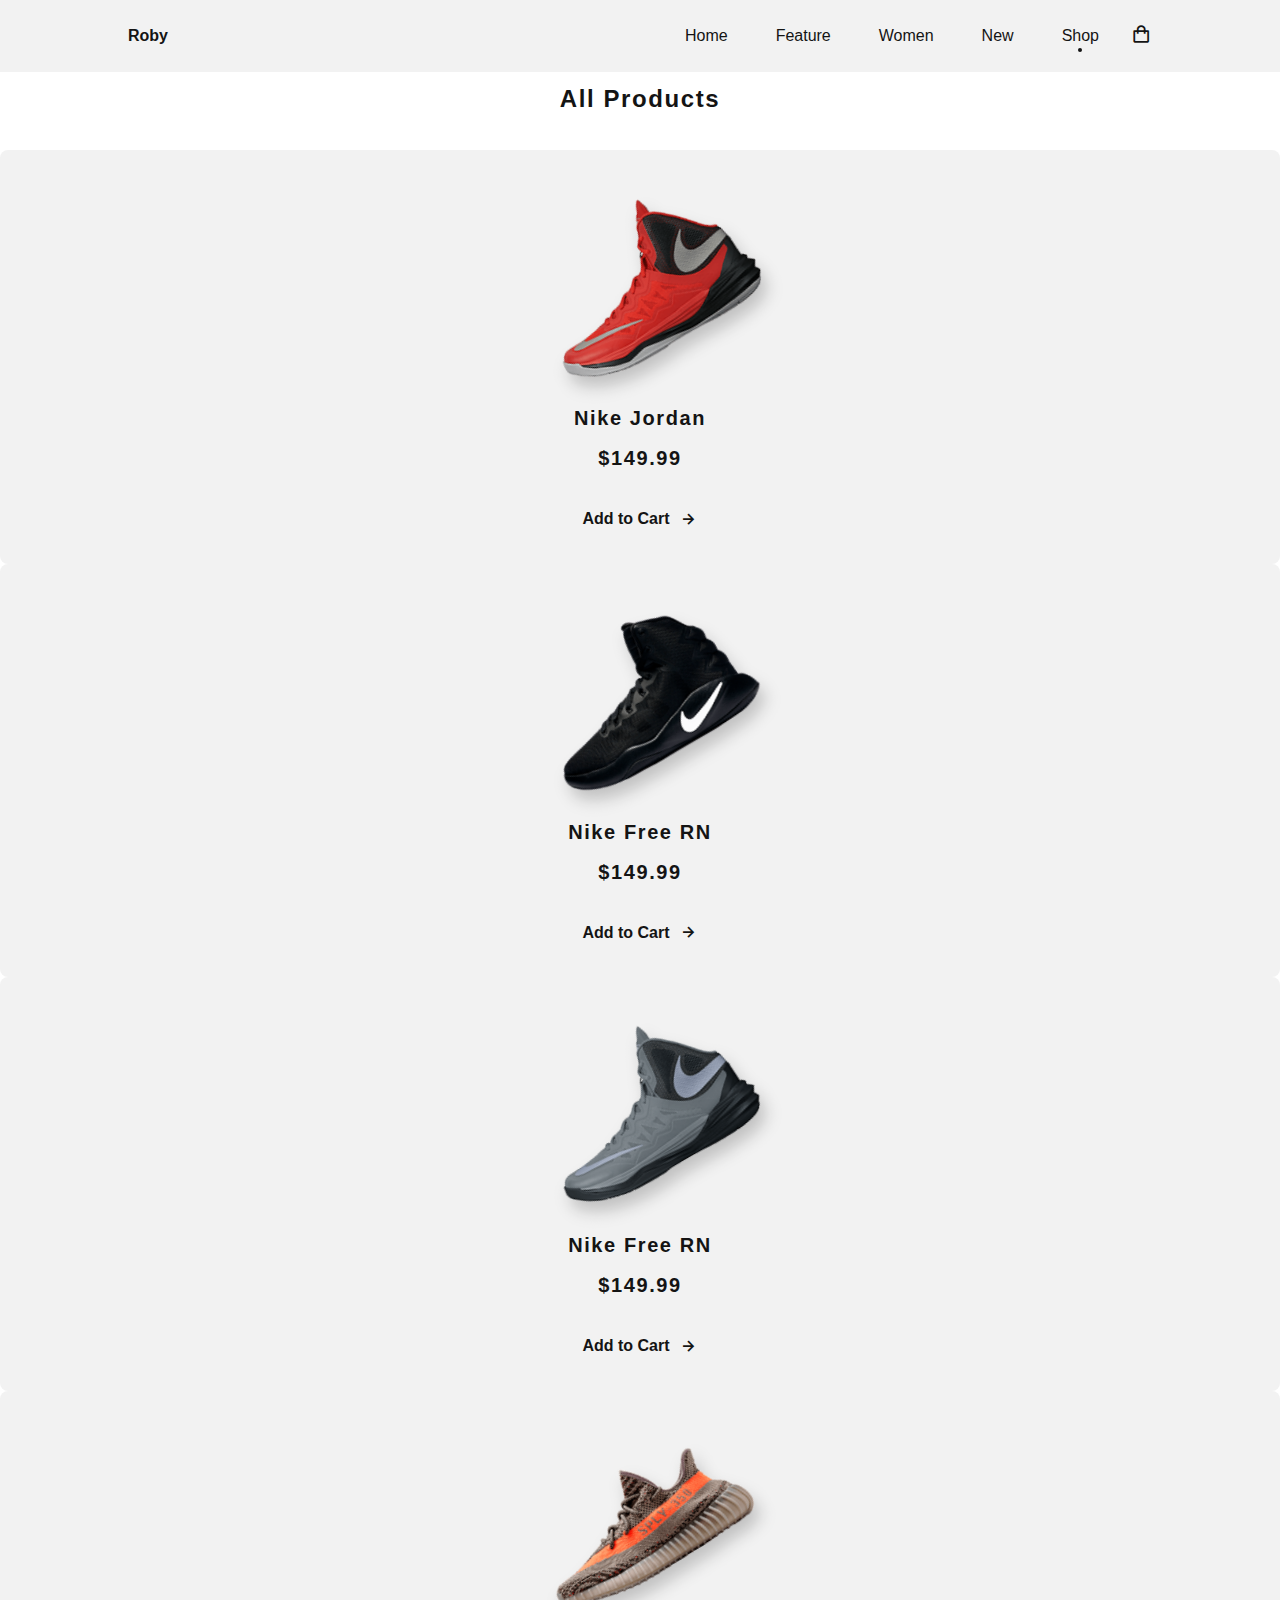
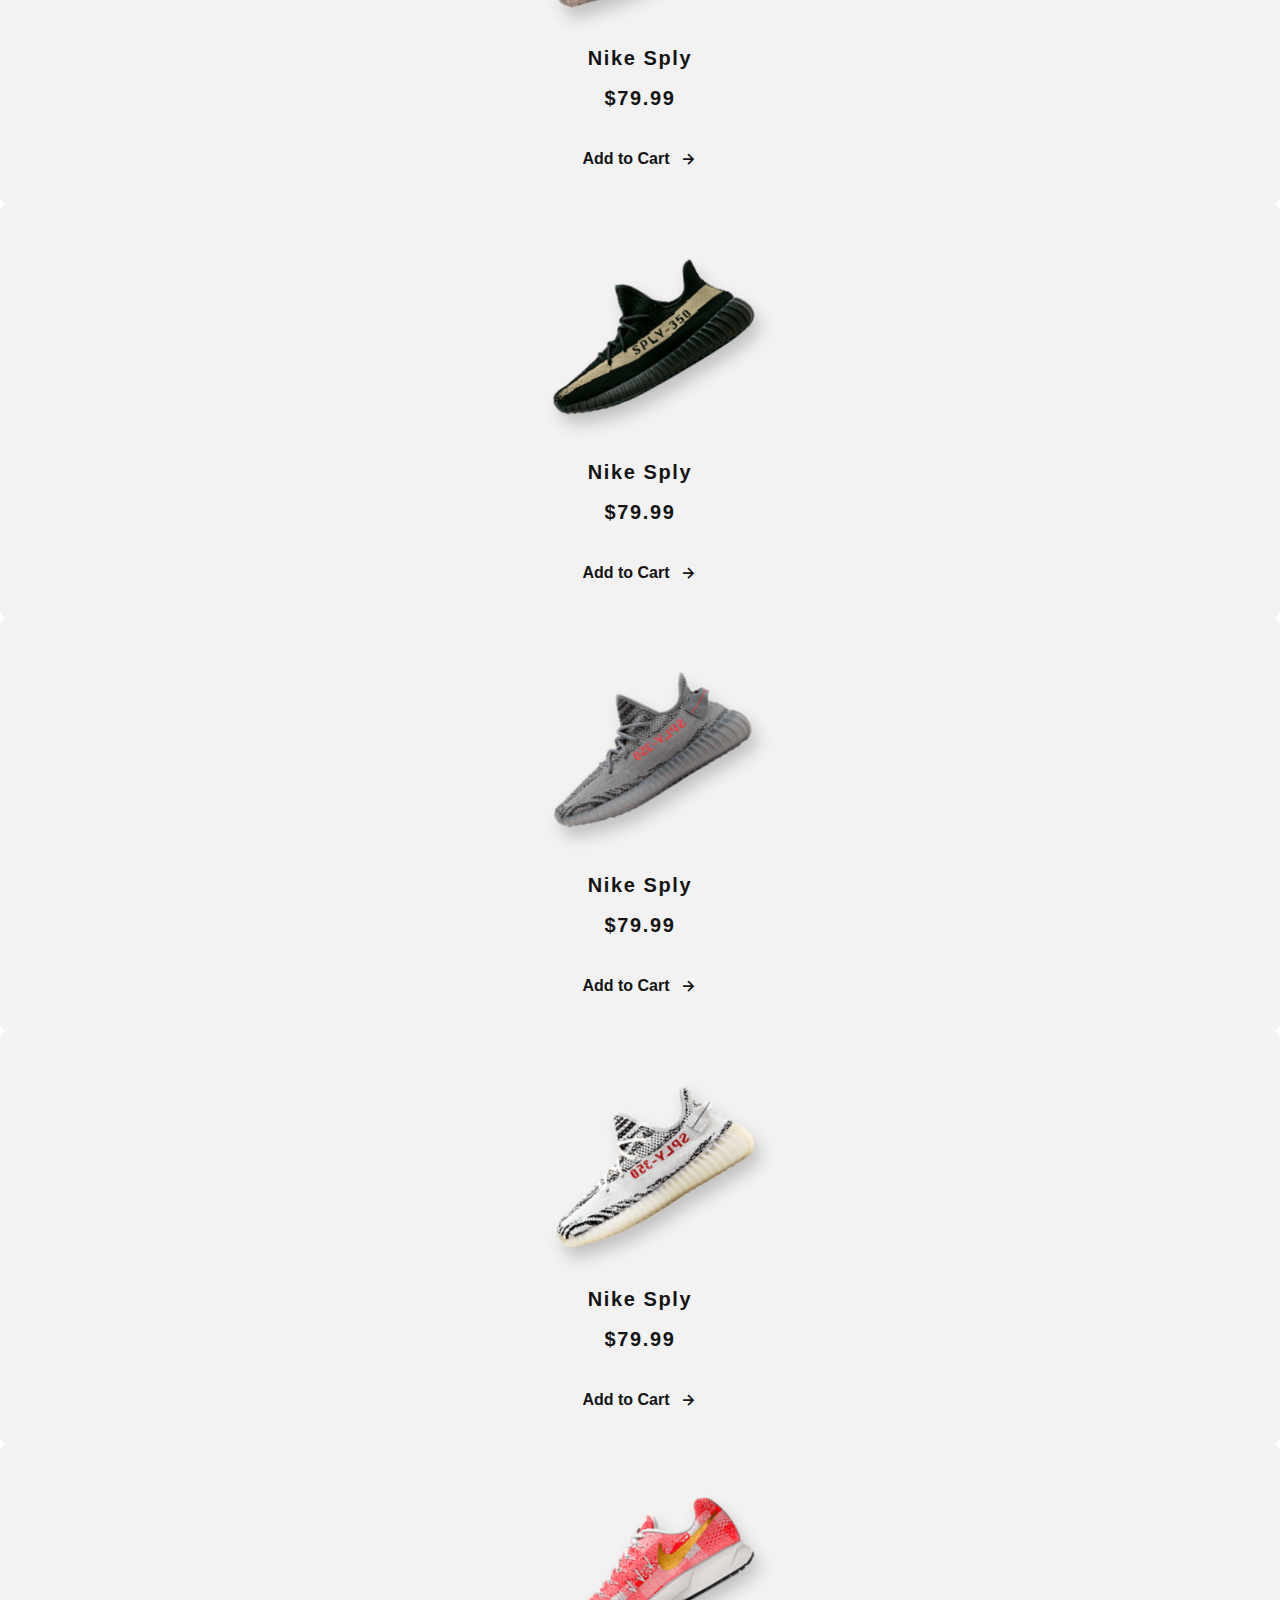
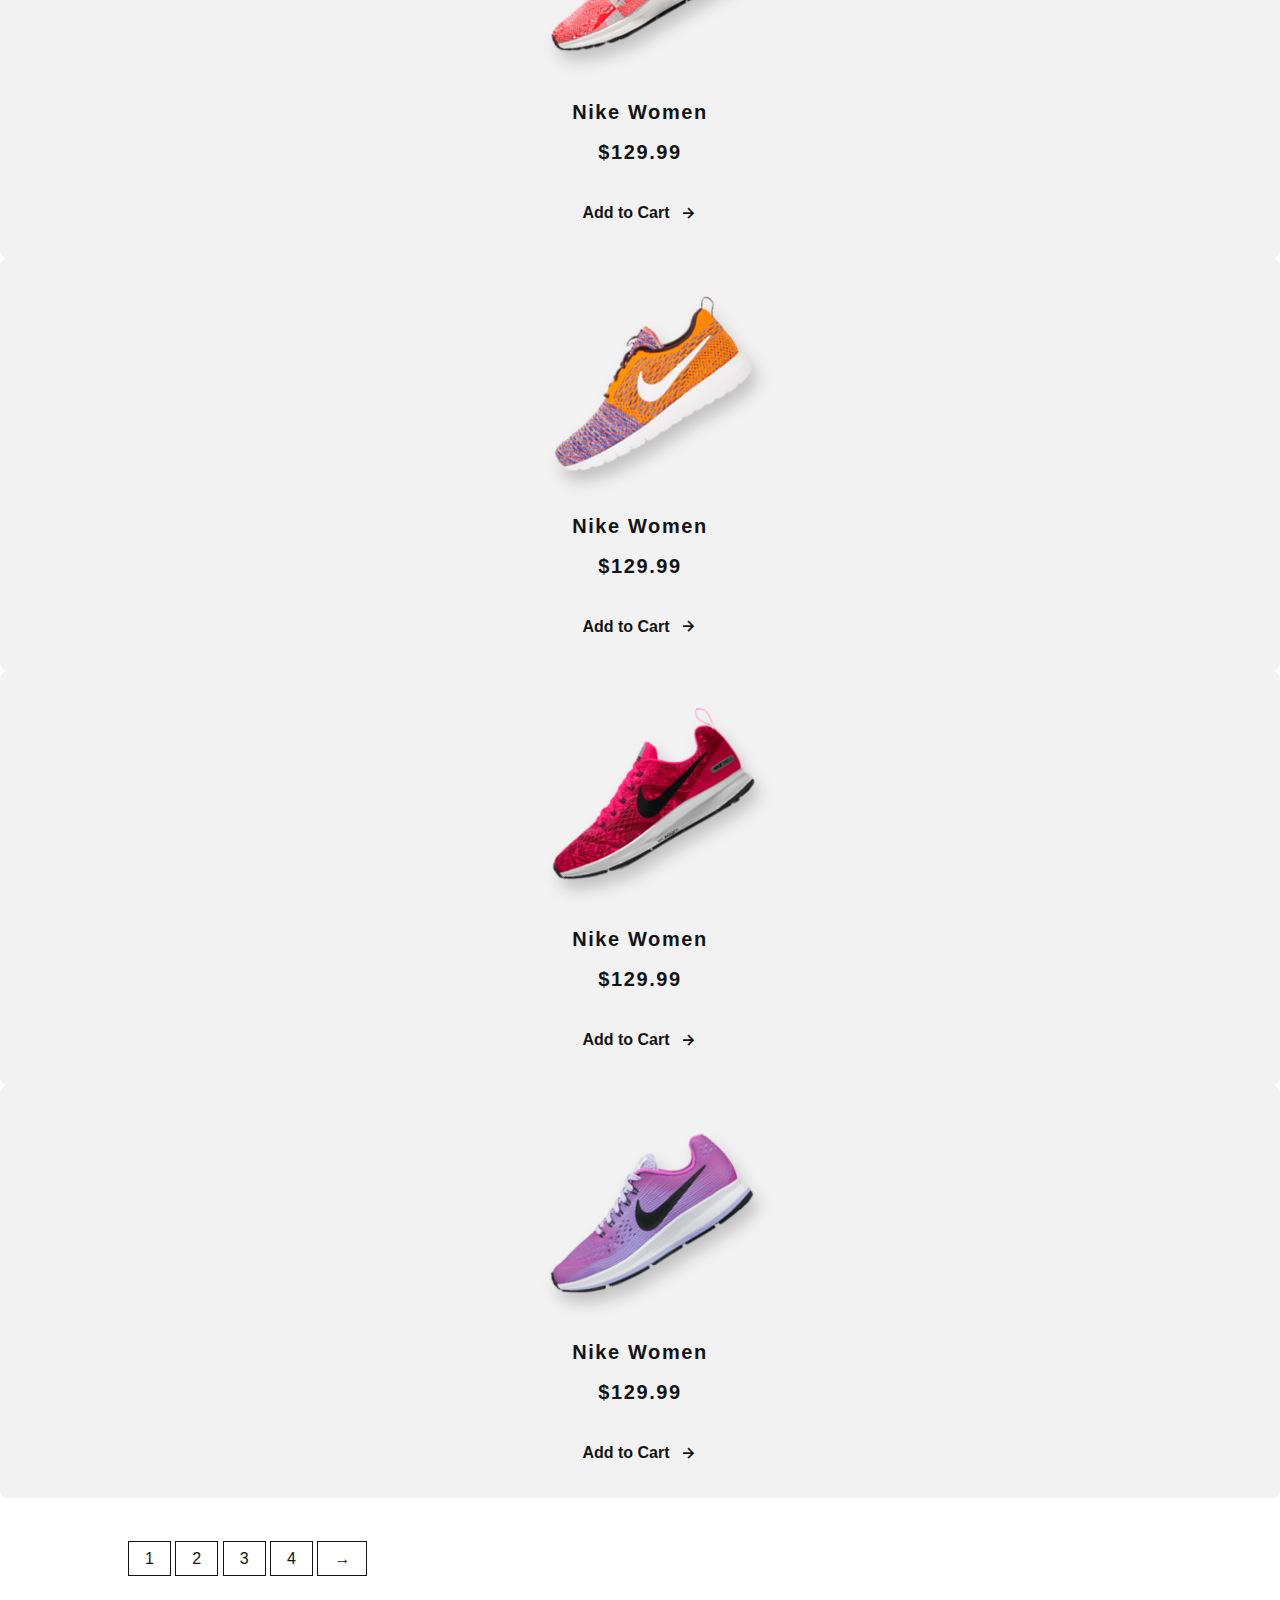
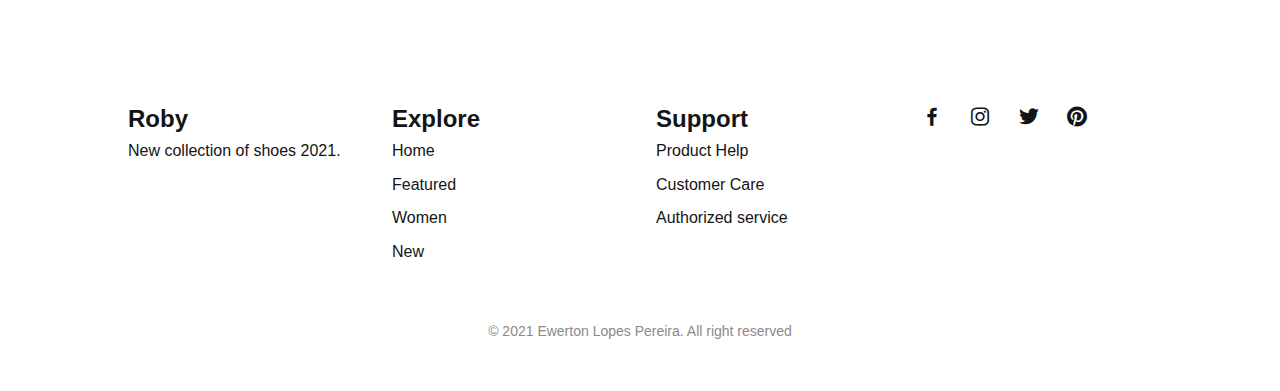
==== shop.html @ 41cf19eb "Ecommerce Sneaker Store: HTML, Css and JavaScript." ====
<!DOCTYPE html>
<html lang="pt-BR">
  <head>
    <meta charset="UTF-8" />
    <meta http-equiv="X-UA-Compatible" content="IE=edge" />
    <meta name="viewport" content="width=device-width, initial-scale=1.0" />
    <title>Ecommerce Website Sneaker</title>

    <link rel="stylesheet" href="./assets/css/style.css" />
    <link
      rel="stylesheet"
      href="https://cdn.jsdelivr.net/npm/boxicons@latest/css/boxicons.min.css"
    />
  </head>
  <body>
    <!-- HEADER   -->
    <header class="l-header" id="header">
      <nav class="nav bd-grid">
        <div class="nav__toggle" id="nav-toggle">
          <i class="bx bxs-grid"></i>
        </div>

        <a href="" class="nav__logo">Roby</a>

        <div class="nav__menu" id="nav-menu">
          <ul class="nav__list">
            <li class="nav__item">
              <a href="./index.html" class="nav__link">Home</a>
            </li>
            <li class="nav__item">
              <a href="./index.html#featured" class="nav__link">Feature</a>
            </li>
            <li class="nav__item">
              <a href="./index.html#women" class="nav__link">Women</a>
            </li>
            <li class="nav__item">
              <a href="./index.html#new" class="nav__link">New</a>
            </li>
            <li class="nav__item">
              <a href="#shop" class="nav__link active">Shop</a>
            </li>
          </ul>
        </div>

        <div class="nav__shop">
          <i class="bx bx-shopping-bag"></i>
        </div>
      </nav>
    </header>

    <main class="l-main">
      <section class="feature section" id="shop">
        <h2 class="section-title">All Products</h2>

        <div class="feature__container">
          <article class="sneaker">
            <img src="./assets/img/featured1.png" alt="" class="sneaker__img" />
            <span class="sneaker__name">Nike Jordan</span>
            <span class="sneaker__price">$149.99</span>
            <a href="#" class="button-light"
              >Add to Cart <i class="bx bx-right-arrow-alt button-icon"></i
            ></a>
          </article>

          <article class="sneaker">
            <img src="./assets/img/featured2.png" alt="" class="sneaker__img" />
            <span class="sneaker__name">Nike Free RN</span>
            <span class="sneaker__price">$149.99</span>
            <a href="#" class="button-light"
              >Add to Cart <i class="bx bx-right-arrow-alt button-icon"></i
            ></a>
          </article>

          <article class="sneaker">
            <img src="./assets/img/featured3.png" alt="" class="sneaker__img" />
            <span class="sneaker__name">Nike Free RN</span>
            <span class="sneaker__price">$149.99</span>
            <a href="#" class="button-light"
              >Add to Cart <i class="bx bx-right-arrow-alt button-icon"></i
            ></a>
          </article>

          <article class="sneaker">
            <img src="./assets/img/new2.png" alt="" class="sneaker__img" />
            <span class="sneaker__name">Nike Sply</span>
            <span class="sneaker__price">$79.99</span>
            <a href="#" class="button-light"
              >Add to Cart <i class="bx bx-right-arrow-alt button-icon"></i
            ></a>
          </article>

          <article class="sneaker">
            <img src="./assets/img/new3.png" alt="" class="sneaker__img" />
            <span class="sneaker__name">Nike Sply</span>
            <span class="sneaker__price">$79.99</span>
            <a href="#" class="button-light"
              >Add to Cart <i class="bx bx-right-arrow-alt button-icon"></i
            ></a>
          </article>

          <article class="sneaker">
            <img src="./assets/img/new4.png" alt="" class="sneaker__img" />
            <span class="sneaker__name">Nike Sply</span>
            <span class="sneaker__price">$79.99</span>
            <a href="#" class="button-light"
              >Add to Cart <i class="bx bx-right-arrow-alt button-icon"></i
            ></a>
          </article>

          <article class="sneaker">
            <img src="./assets/img/new5.png" alt="" class="sneaker__img" />
            <span class="sneaker__name">Nike Sply</span>
            <span class="sneaker__price">$79.99</span>
            <a href="#" class="button-light"
              >Add to Cart <i class="bx bx-right-arrow-alt button-icon"></i
            ></a>
          </article>

          <article class="sneaker">
            <img src="./assets/img/women1.png" alt="" class="sneaker__img" />
            <span class="sneaker__name">Nike Women</span>
            <span class="sneaker__price">$129.99</span>
            <a href="#" class="button-light"
              >Add to Cart <i class="bx bx-right-arrow-alt button-icon"></i
            ></a>
          </article>

          <article class="sneaker">
            <img src="./assets/img/women2.png" alt="" class="sneaker__img" />
            <span class="sneaker__name">Nike Women</span>
            <span class="sneaker__price">$129.99</span>
            <a href="#" class="button-light"
              >Add to Cart <i class="bx bx-right-arrow-alt button-icon"></i
            ></a>
          </article>

          <article class="sneaker">
            <img src="./assets/img/women3.png" alt="" class="sneaker__img" />
            <span class="sneaker__name">Nike Women</span>
            <span class="sneaker__price">$129.99</span>
            <a href="#" class="button-light"
              >Add to Cart <i class="bx bx-right-arrow-alt button-icon"></i
            ></a>
          </article>

          <article class="sneaker">
            <img src="./assets/img/women4.png" alt="" class="sneaker__img" />
            <span class="sneaker__name">Nike Women</span>
            <span class="sneaker__price">$129.99</span>
            <a href="#" class="button-light"
              >Add to Cart <i class="bx bx-right-arrow-alt button-icon"></i
            ></a>
          </article>
        </div>

        <div class="sneaker__pages bd-grid">
          <div>
            <span class="sneaker__pag">1</span>
            <span class="sneaker__pag">2</span>
            <span class="sneaker__pag">3</span>
            <span class="sneaker__pag">4</span>
            <span class="sneaker__pag">&#8594;</span>
          </div>
        </div>
      </section>
    </main>

    <!--FOOTER    -->
    <footer class="footer section">
      <div class="footer__container bd-grid">
        <div class="footer_box">
          <h3 class="footer__title">Roby</h3>
          <p class="footer__description">New collection of shoes 2021.</p>
        </div>

        <div class="footer_box">
          <h3 class="footer__title">Explore</h3>
          <ul>
            <li><a href="#home" class="footer__link">Home</a></li>
            <li><a href="#featured" class="footer__link">Featured</a></li>
            <li><a href="#women" class="footer__link">Women</a></li>
            <li><a href="#new" class="footer__link">New</a></li>
          </ul>
        </div>

        <div class="footer_box">
          <h3 class="footer__title">Support</h3>
          <ul>
            <li><a href="#" class="footer__link">Product Help</a></li>
            <li><a href="#" class="footer__link">Customer Care</a></li>
            <li><a href="#" class="footer__link">Authorized service</a></li>
          </ul>
        </div>

        <div class="footer_box">
          <a href="" class="footer__social"><i class="bx bxl-facebook"></i></a>
          <a href="" class="footer__social"><i class="bx bxl-instagram"></i></a>
          <a href="" class="footer__social"><i class="bx bxl-twitter"></i></a>
          <a href="" class="footer__social"><i class="bx bxl-pinterest"></i></a>
        </div>
      </div>

      <p class="footer__copy">
        &#169; 2021 Ewerton Lopes Pereira. All right reserved
      </p>
    </footer>

    <script src="./assets/js/main.js"></script>
  </body>
</html>
---- assets/css/style.css ----
:root {
  --header-height: 3rem;

  --font-medium: 500;
  --font-semi-bold: 600;
  --font-bold: 700;

  --dark-color: #141414;
  --dark-color-light: #8a8a8a;
  --dark-color-lighten: #f2f2f2;
  --white-color: #fff;

  --body-font: "Poppins", sans-serif;
  --big-font-size: 1.25rem;
  --bigger-font-size: 1.5rem;
  --biggest-font-size: 2rem;
  --h2-font-size: 1.25rem;
  --normal-font-size: 0.938rem;
  --smaller-font-size: 0.813rem;

  --mb-1: 0.5rem;
  --mb-2: 1rem;
  --mb-3: 1.5rem;
  --mb-4: 2rem;
  --mb-5: 2.5rem;
  --mb-6: 3rem;

  --z-fixed: 100;

  --rotate-img: rotate(-30deg);
}

@media screen and (min-width: 768px) {
  :root {
    --big-font-size: 1.5rem;
    --bigger-font-size: 2rem;
    --biggest-font-size: 3rem;
    --normal-font-size: 1rem;
    --smaller-font-size: 0.875rem;
  }
}

*,
::before,
::after {
  box-sizing: border-box;
}

html {
  scroll-behavior: smooth;
}

body {
  margin: var(--header-height) 0 0 0;
  font-family: var(--body-font);
  font-size: var(--normal-font-size);
  font-weight: var(--font-medium);
  color: var(--dark-color);
  line-height: 1.6;
}

h1,
h2,
h3,
p,
ul {
  margin: 0;
}

ul {
  padding: 0;
  list-style: none;
}

a {
  text-decoration: none;
  color: var(--dark-color);
}

img {
  max-width: 100%;
  height: auto;
  display: block;
}

.section {
  padding: 5rem 0 2rem;
}

.section-title {
  position: relative;
  font-size: var(--big-font-size);
  margin-bottom: var(--mb-4);
  text-align: center;
  letter-spacing: 0.1rem;
}

.section-title::after {
  content: "";
  position: absolute;
  width: 56px;
  height: 0.18rem;
  top: -1rem;
  left: 0;
  right: 0;
  margin: auto;
  background-color: var(--dark-color);
}

/* LAYOUT */

.bd-grid {
  max-width: 1024px;
  display: grid;
  grid-template-columns: 100%;
  column-gap: 2rem;
  width: calc(100% - 2rem);
  margin-left: var(--mb-2);
  margin-right: var(--mb-2);
}

.l-header {
  width: 100%;
  position: fixed;
  top: 0;
  left: 0;
  z-index: var(--z-fixed);
  background-color: var(--dark-color-lighten);
}

/* NAV */
.nav {
  height: var(--header-height);
  display: flex;
  justify-content: space-between;
  align-items: center;
}

@media screen and (max-width: 768px) {
  .nav__menu {
    position: fixed;
    top: var(--header-height);
    left: -100%;
    width: 70%;
    height: 100vh;
    padding: 2rem;
    background-color: var(--white-color);
    transition: 0.5s;
  }
}

.nav__item {
  margin-bottom: var(--mb-4);
}

.nav__logo {
  font-weight: var(--font-semi-bold);
}

.nav__toggle,
.nav__shop {
  font-size: 1.3rem;
  cursor: pointer;
}

/* SHOW MENU */
.show {
  left: 0;
}

/* ACTIVE LINK */
.active {
  position: relative;
}

.active::before {
  content: "";
  position: absolute;
  bottom: -0.5rem;
  left: 45%;
  width: 4px;
  height: 4px;
  background-color: var(--dark-color);
  border-radius: 50%;
}

/* CHANGE COLOR HEADER */
.scroll-header {
  background-color: var(--white-color);
  box-shadow: 0 2px 4px rgba(0, 0, 0, 0.1);
}

/* HOME */
.home {
  background-color: var(--dark-color-lighten);
  overflow: hidden;
}

.home__container {
  height: calc(100vh - 2rem);
}

.home_sneaker {
  position: relative;
  display: flex;
  justify-content: center;
  align-self: center;
}

.home__shape {
  width: 220px;
  height: 220px;
  background-color: var(--dark-color);
  border-radius: 50%;
  margin: 0 auto;
}

.home__img {
  position: absolute;
  top: 2rem;
  max-width: initial;
  width: 255px;
  transform: var(--rotate-img);
}

.home__new {
  display: block;
  font-size: var(--smaller-font-size);
  font-weight: var(--font-semi-bold);
  margin-bottom: var(--mb-2);
}

.home__title {
  font-size: var(--bigger-font-size);
  margin-bottom: var(--mb-1);
}

.home__description {
  margin-bottom: var(--mb-6);
}

/* BUTTONS */
.button {
  display: inline-block;
  background-color: var(--dark-color);
  color: var(--white-color);
  padding: 1.125rem 2rem;
  font-weight: var(--font-medium);
  border-radius: 0.5rem;
  transition: 0.3s;
}

.button:hover {
  transform: translateY(-0.25rem);
}

.button-light {
  display: inline-flex;
  color: var(--dark-color);
  font-weight: var(--font-bold);
  align-items: center;
}

.button-icon {
  font-size: 1.25rem;
  margin-left: var(--mb-1);
  transition: 0.3s;
}

.button-light:hover .button-icon {
  transform: translateX(0.25rem);
}

/* FEATURED */

.featured__container {
  row-gap: 2rem;
  grid-template-columns: repeat(auto-fit, minmax(220px, 1fr));
}

.sneaker {
  position: relative;
  display: flex;
  flex-direction: column;
  align-items: center;
  padding: 2rem;
  background-color: var(--dark-color-lighten);
  border-radius: 0.5rem;
  transition: 0.3s;
}

.sneaker__sale {
  position: absolute;
  left: 0.5rem;
  background-color: var(--dark-color);
  color: var(--white-color);
  padding: 0.25rem 0.5rem;
  border-radius: 0.25rem;
  font-size: var(--h2-font-size);
  transform: rotate(-90deg);
  letter-spacing: 0.1rem;
}

.sneaker__img {
  width: 220px;
  margin-top: var(--mb-3);
  margin-bottom: var(--mb-6);
  transform: var(--rotate-img);
  filter: drop-shadow(0 12px 8px rgba(0, 0, 0, 0.2));
}

.sneaker__name,
.sneaker__price {
  font-size: var(--h2-font-size);
  letter-spacing: 0.1rem;
  font-weight: var(--font-bold);
}

.sneaker__name {
  margin-bottom: var(--mb-1);
}

.sneaker__price {
  margin-bottom: var(--mb-4);
}

.sneaker:hover {
  transform: translateY(-0.5rem);
}

.sneaker__pages {
  margin-top: var(--mb-6);
}

.sneaker__pag {
  padding: 0.5rem 1rem;
  border: 1px solid var(--dark-color);
}

.sneaker__pag:hover {
  background-color: var(--dark-color);
  color: var(--white-color);
}

/* COLLECTIONS */
.collection__container {
  row-gap: 2rem;
  justify-content: space-around;
}

.collection__card {
  position: relative;
  display: flex;
  height: 328px;
  background-color: var(--dark-color-lighten);
  padding: 2rem;
  border-radius: 0.5rem;
  transition: 0.3s;
}

.collection__data {
  align-self: flex-end;
}

.collection__img {
  position: absolute;
  top: 0;
  right: 0;
  width: 230px;
}

.collection__name {
  font-size: var(--bigger-font-size);
  margin-bottom: 0.25rem;
}

.collection__description {
  margin-bottom: var(--mb-2);
}

.collection__card:hover {
  transform: translateY(-0.5rem);
}

/* ---- WOMEN SNEAKERS ---- */
.women__container {
  row-gap: 2rem;
  grid-template-columns: repeat(auto-fit, minmax(220px, 1fr));
}

/* ---- OFFER ---- */
.offer__container {
  grid-template-columns: 55% 45%;
  column-gap: 0;
  background-color: var(--dark-color-lighten);
  border-radius: 0.5rem;
  justify-content: center;
}

.offer__data {
  padding: 4rem 0 4rem 1.5rem;
}

.offer__title {
  font-size: var(--biggest-font-size);
  margin-bottom: 0.25rem;
}

.offer__description {
  margin-bottom: var(--mb-3);
}

.offer__img {
  width: 153px;
}

/* === NEW COLLECTION === */
.new__container {
  row-gap: 2rem;
}

.new__mens {
  display: flex;
  flex-direction: column;
  justify-content: center;
  background-color: var(--dark-color-lighten);
  border-radius: 0.5rem;
  padding: 2rem;
}

.new__mens-img {
  width: 276px;
  margin-bottom: var(--mb-3);
}

.new__title {
  font-size: var(--bigger-font-size);
  margin-bottom: 0.25rem;
}

.new__price {
  display: block;
  margin-bottom: var(--mb-3);
}

.new__sneaker {
  display: grid;
  gap: 1.5rem;
  grid-template-columns: repeat(auto-fit, minmax(280px, 1fr));
}

.new__sneaker-card {
  position: relative;
  padding: 3.5rem 1.5rem;
  background-color: var(--dark-color-lighten);
  border-radius: 0.5rem;
  overflow: hidden;
  display: flex;
  justify-content: center;
}

.new__sneaker-img {
  width: 220px;
}

.new__sneaker-overlay {
  position: absolute;
  left: 0;
  bottom: -100%;
  width: 100%;
  height: 100%;
  display: flex;
  justify-content: center;
  align-items: center;
  background-color: rgba(138, 138, 138, 0.3);
  transition: 0.3s;
}

.new__sneaker-card:hover .new__sneaker-overlay {
  bottom: 0;
}

/* ===== NEWSLETTER ==== */
.newsletter__container {
  background-color: var(--dark-color);
  color: var(--white-color);
  padding: 2rem 0.5rem;
  border-radius: 0.5rem;
  text-align: center;
}
.newsletter__title {
  font-size: var(--bigger-font-size);
  margin-bottom: var(--mb-2);
}

.newsletter__description {
  margin-bottom: var(--mb-5);
}

.newsletter__subscribe {
  display: flex;
  column-gap: 0.5rem;
  background-color: var(--white-color);
  padding: 0.5rem;
  border-radius: 0.5rem;
}

.newsletter__input {
  outline: none;
  border: none;
  width: 90%;
  font-size: var(--normal-font-size);
}

.newsletter__input::placeholder {
  color: var(--dark-color);
  font-family: var(--body-font);
  font-size: var(--normal-font-size);
  font-weight: var(--font-semi-bold);
}

/* ==== FOOTER ==== */
.footer__container {
  grid-template-columns: repeat(auto-fit, minmax(220px, 1fr));
}

.footer__box {
  margin-bottom: var(--mb-4);
}

.footer__title {
  font-size: var(--big-font-size);
}

.footer__link {
  display: block;
  width: max-content;
  margin-bottom: var(--mb-1);
}

.footer__social {
  font-size: 1.5rem;
  margin-right: 1.25rem;
}

.footer__copy {
  padding-top: 3rem;
  font-size: var(--smaller-font-size);
  color: var(--dark-color-light);
  text-align: center;
}

/* ====== MEDIA QUERIES ========= */
@media screen and (max-width: 576px) {
  .home {
    background-color: var(--dark-color-lighten);
    overflow: hidden;
  }

  .home__container {
    height: calc(70vh - 2rem);
    display: flex;
    flex-direction: column;
    width: 80%;
  }

  .home_sneaker {
    position: relative;
    display: block;
    justify-content: center;
    align-self: center;
  }

  .home__shape {
    width: 200px;
    height: 200px;
    background-color: var(--dark-color);
    border-radius: 50%;
    margin: 0 auto;
  }

  .home__img {
    position: absolute;
    top: 2rem;
    max-width: initial;
    width: 255px;
    transform: var(--rotate-img);
  }

  .collection__container {
    grid-template-columns: 375px;
  }

  .collection__img {
    width: 240px;
  }

  .offer__container {
    grid-template-columns: max-content max-content;
  }

  .offer__data {
    text-align: center;
  }

  .new__mens {
    align-items: center;
  }
}

@media screen and (min-width: 768px) {
  body {
    margin: 0;
  }

  .section {
    padding: 5rem 0 3rem;
  }

  .section-title::after {
    width: 76px;
  }

  .nav {
    height: calc(var(--header-height) + 1.5rem);
  }

  .nav__menu {
    margin-left: auto;
  }

  .nav__list {
    display: flex;
  }

  .nav__item {
    margin-left: var(--mb-6);
    margin-bottom: 0;
  }

  .nav__toggle {
    display: none;
  }

  .home__container {
    height: 100vh;
    grid-template-columns: max-content max-content;
    justify-content: center;
    align-items: center;
  }

  .home__sneaker {
    order: 1;
  }

  .home__shape {
    width: 396px;
    height: 396px;
  }

  .home__img {
    width: 470px;
    top: 3.5em;
    right: 0;
    left: -3rem;
  }

  .collection__container {
    display: flex;
    width: 100vw;
  }

  .collection__card {
    width: 45%;
  }

  .collection__img {
    width: 250px;
  }

  .newsletter__container {
    grid-template-columns: max-content max-content;
    justify-content: center;
    align-items: center;
    padding: 4.5rem 2rem;
    column-gap: 3rem;
  }

  .newsletter__subscribe {
    margin-bottom: 0;
  }

  .newsletter__subscribe {
    width: 360px;
    height: max-content;
  }
}

@media screen and (min-width: 1024px) {
  .bd-grid {
    margin-left: auto;
    margin-right: auto;
  }

  .home__container {
    grid-template-columns: repeat(1, 815px);
  }

  .new__mens {
    align-items: initial;
    justify-content: flex-end;
    padding: 4rem 2rem;
  }

  .new__mens-img {
    margin-bottom: var(--mb-6);
  }
}
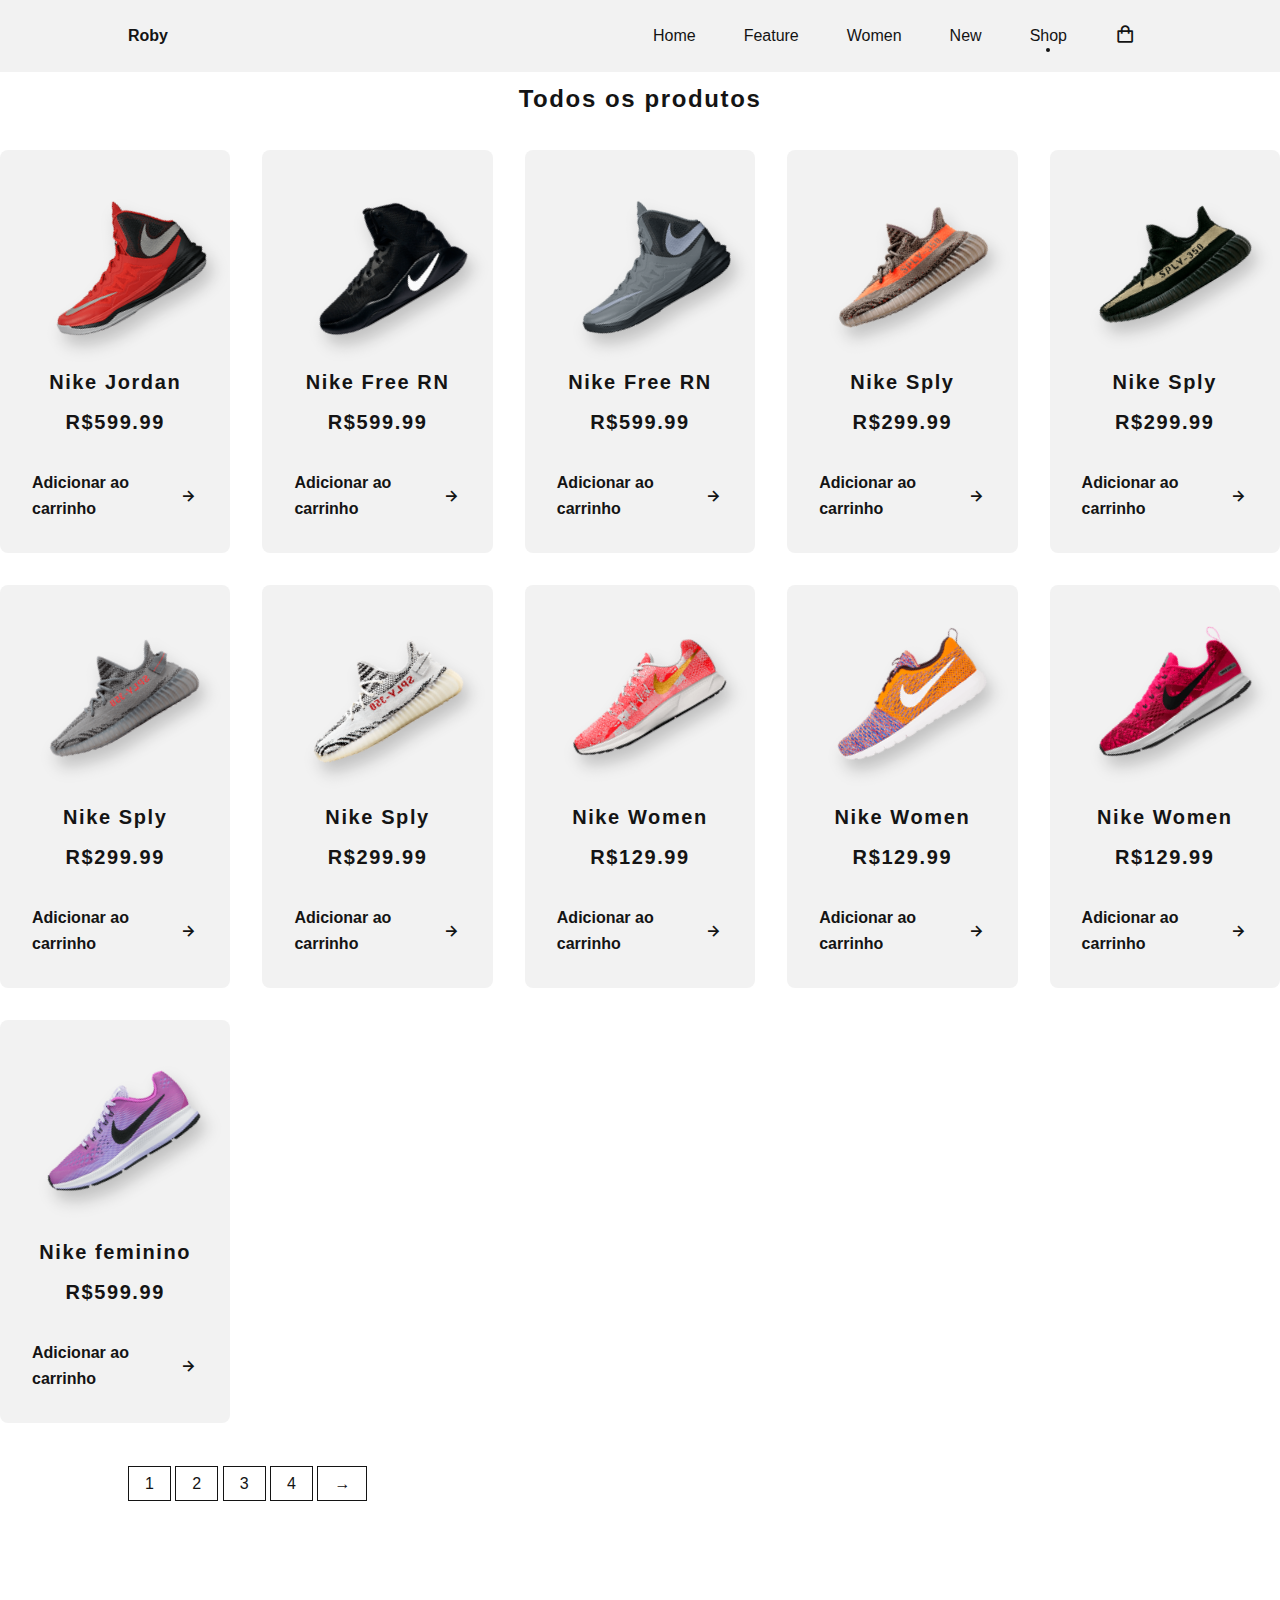
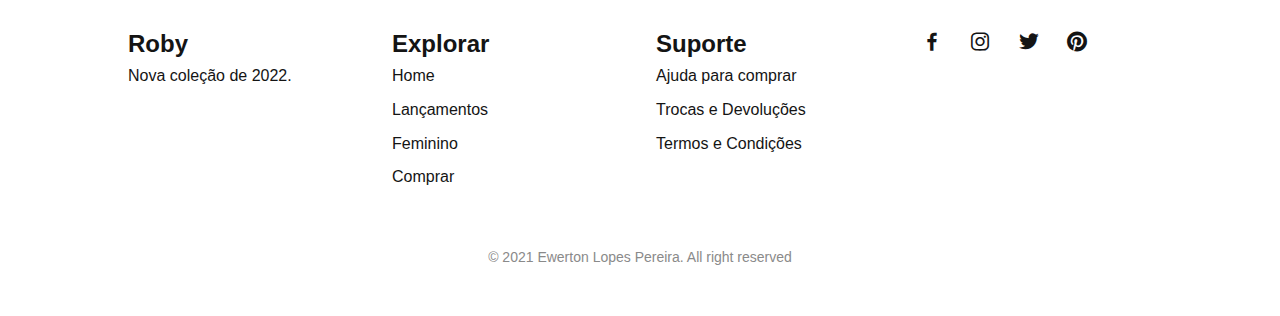
==== commit 223afaba: "index.html: fix links erros." ====
--- a/shop.html
+++ b/shop.html
@@ -20,7 +20,7 @@
           <i class="bx bxs-grid"></i>
         </div>
 
-        <a href="" class="nav__logo">Roby</a>
+        <a href="./index.html" class="nav__logo">Roby</a>
 
         <div class="nav__menu" id="nav-menu">
           <ul class="nav__list">
@@ -50,105 +50,116 @@
 
     <main class="l-main">
       <section class="feature section" id="shop">
-        <h2 class="section-title">All Products</h2>
+        <h2 class="section-title">Todos os produtos</h2>
 
         <div class="feature__container">
           <article class="sneaker">
             <img src="./assets/img/featured1.png" alt="" class="sneaker__img" />
             <span class="sneaker__name">Nike Jordan</span>
-            <span class="sneaker__price">$149.99</span>
-            <a href="#" class="button-light"
-              >Add to Cart <i class="bx bx-right-arrow-alt button-icon"></i
+            <span class="sneaker__price">R$599.99</span>
+            <a href="#" class="button-light"
+              >Adicionar ao carrinho
+              <i class="bx bx-right-arrow-alt button-icon"></i
             ></a>
           </article>
 
           <article class="sneaker">
             <img src="./assets/img/featured2.png" alt="" class="sneaker__img" />
             <span class="sneaker__name">Nike Free RN</span>
-            <span class="sneaker__price">$149.99</span>
-            <a href="#" class="button-light"
-              >Add to Cart <i class="bx bx-right-arrow-alt button-icon"></i
+            <span class="sneaker__price">R$599.99</span>
+            <a href="#" class="button-light"
+              >Adicionar ao carrinho
+              <i class="bx bx-right-arrow-alt button-icon"></i
             ></a>
           </article>
 
           <article class="sneaker">
             <img src="./assets/img/featured3.png" alt="" class="sneaker__img" />
             <span class="sneaker__name">Nike Free RN</span>
-            <span class="sneaker__price">$149.99</span>
-            <a href="#" class="button-light"
-              >Add to Cart <i class="bx bx-right-arrow-alt button-icon"></i
+            <span class="sneaker__price">R$599.99</span>
+            <a href="#" class="button-light"
+              >Adicionar ao carrinho
+              <i class="bx bx-right-arrow-alt button-icon"></i
             ></a>
           </article>
 
           <article class="sneaker">
             <img src="./assets/img/new2.png" alt="" class="sneaker__img" />
             <span class="sneaker__name">Nike Sply</span>
-            <span class="sneaker__price">$79.99</span>
-            <a href="#" class="button-light"
-              >Add to Cart <i class="bx bx-right-arrow-alt button-icon"></i
+            <span class="sneaker__price">R$299.99</span>
+            <a href="#" class="button-light"
+              >Adicionar ao carrinho
+              <i class="bx bx-right-arrow-alt button-icon"></i
             ></a>
           </article>
 
           <article class="sneaker">
             <img src="./assets/img/new3.png" alt="" class="sneaker__img" />
             <span class="sneaker__name">Nike Sply</span>
-            <span class="sneaker__price">$79.99</span>
-            <a href="#" class="button-light"
-              >Add to Cart <i class="bx bx-right-arrow-alt button-icon"></i
+            <span class="sneaker__price">R$299.99</span>
+            <a href="#" class="button-light"
+              >Adicionar ao carrinho
+              <i class="bx bx-right-arrow-alt button-icon"></i
             ></a>
           </article>
 
           <article class="sneaker">
             <img src="./assets/img/new4.png" alt="" class="sneaker__img" />
             <span class="sneaker__name">Nike Sply</span>
-            <span class="sneaker__price">$79.99</span>
-            <a href="#" class="button-light"
-              >Add to Cart <i class="bx bx-right-arrow-alt button-icon"></i
+            <span class="sneaker__price">R$299.99</span>
+            <a href="#" class="button-light"
+              >Adicionar ao carrinho
+              <i class="bx bx-right-arrow-alt button-icon"></i
             ></a>
           </article>
 
           <article class="sneaker">
             <img src="./assets/img/new5.png" alt="" class="sneaker__img" />
             <span class="sneaker__name">Nike Sply</span>
-            <span class="sneaker__price">$79.99</span>
-            <a href="#" class="button-light"
-              >Add to Cart <i class="bx bx-right-arrow-alt button-icon"></i
+            <span class="sneaker__price">R$299.99</span>
+            <a href="#" class="button-light"
+              >Adicionar ao carrinho
+              <i class="bx bx-right-arrow-alt button-icon"></i
             ></a>
           </article>
 
           <article class="sneaker">
             <img src="./assets/img/women1.png" alt="" class="sneaker__img" />
             <span class="sneaker__name">Nike Women</span>
-            <span class="sneaker__price">$129.99</span>
-            <a href="#" class="button-light"
-              >Add to Cart <i class="bx bx-right-arrow-alt button-icon"></i
+            <span class="sneaker__price">R$129.99</span>
+            <a href="#" class="button-light"
+              >Adicionar ao carrinho
+              <i class="bx bx-right-arrow-alt button-icon"></i
             ></a>
           </article>
 
           <article class="sneaker">
             <img src="./assets/img/women2.png" alt="" class="sneaker__img" />
             <span class="sneaker__name">Nike Women</span>
-            <span class="sneaker__price">$129.99</span>
-            <a href="#" class="button-light"
-              >Add to Cart <i class="bx bx-right-arrow-alt button-icon"></i
+            <span class="sneaker__price">R$129.99</span>
+            <a href="#" class="button-light"
+              >Adicionar ao carrinho
+              <i class="bx bx-right-arrow-alt button-icon"></i
             ></a>
           </article>
 
           <article class="sneaker">
             <img src="./assets/img/women3.png" alt="" class="sneaker__img" />
             <span class="sneaker__name">Nike Women</span>
-            <span class="sneaker__price">$129.99</span>
-            <a href="#" class="button-light"
-              >Add to Cart <i class="bx bx-right-arrow-alt button-icon"></i
+            <span class="sneaker__price">R$129.99</span>
+            <a href="#" class="button-light"
+              >Adicionar ao carrinho
+              <i class="bx bx-right-arrow-alt button-icon"></i
             ></a>
           </article>
 
           <article class="sneaker">
             <img src="./assets/img/women4.png" alt="" class="sneaker__img" />
-            <span class="sneaker__name">Nike Women</span>
-            <span class="sneaker__price">$129.99</span>
-            <a href="#" class="button-light"
-              >Add to Cart <i class="bx bx-right-arrow-alt button-icon"></i
+            <span class="sneaker__name">Nike feminino</span>
+            <span class="sneaker__price">R$599.99</span>
+            <a href="#" class="button-light"
+              >Adicionar ao carrinho
+              <i class="bx bx-right-arrow-alt button-icon"></i
             ></a>
           </article>
         </div>
@@ -170,25 +181,25 @@
       <div class="footer__container bd-grid">
         <div class="footer_box">
           <h3 class="footer__title">Roby</h3>
-          <p class="footer__description">New collection of shoes 2021.</p>
-        </div>
-
-        <div class="footer_box">
-          <h3 class="footer__title">Explore</h3>
+          <p class="footer__description">Nova coleção de 2022.</p>
+        </div>
+
+        <div class="footer_box">
+          <h3 class="footer__title">Explorar</h3>
           <ul>
             <li><a href="#home" class="footer__link">Home</a></li>
-            <li><a href="#featured" class="footer__link">Featured</a></li>
-            <li><a href="#women" class="footer__link">Women</a></li>
-            <li><a href="#new" class="footer__link">New</a></li>
+            <li><a href="#featured" class="footer__link">Lançamentos</a></li>
+            <li><a href="#women" class="footer__link">Feminino</a></li>
+            <li><a href="#new" class="footer__link">Comprar</a></li>
           </ul>
         </div>
 
         <div class="footer_box">
-          <h3 class="footer__title">Support</h3>
+          <h3 class="footer__title">Suporte</h3>
           <ul>
-            <li><a href="#" class="footer__link">Product Help</a></li>
-            <li><a href="#" class="footer__link">Customer Care</a></li>
-            <li><a href="#" class="footer__link">Authorized service</a></li>
+            <li><a href="#" class="footer__link">Ajuda para comprar</a></li>
+            <li><a href="#" class="footer__link">Trocas e Devoluções</a></li>
+            <li><a href="#" class="footer__link">Termos e Condições</a></li>
           </ul>
         </div>
 
--- a/assets/css/style.css
+++ b/assets/css/style.css
@@ -163,6 +163,10 @@
   cursor: pointer;
 }
 
+.nav__shop i {
+  padding: 0 1rem;
+}
+
 /* SHOW MENU */
 .show {
   left: 0;
@@ -205,6 +209,7 @@
   display: flex;
   justify-content: center;
   align-self: center;
+  margin: 0 50px;
 }
 
 .home__shape {
@@ -218,8 +223,8 @@
 .home__img {
   position: absolute;
   top: 2rem;
-  max-width: initial;
-  width: 255px;
+  max-width: min-content;
+  width: 275px;
   transform: var(--rotate-img);
 }
 
@@ -273,9 +278,10 @@
 
 /* FEATURED */
 
-.featured__container {
-  row-gap: 2rem;
+.feature__container {
+  display: grid;
   grid-template-columns: repeat(auto-fit, minmax(220px, 1fr));
+  gap: 2rem;
 }
 
 .sneaker {
@@ -446,7 +452,7 @@
 .new__sneaker {
   display: grid;
   gap: 1.5rem;
-  grid-template-columns: repeat(auto-fit, minmax(280px, 1fr));
+  grid-template-columns: repeat(auto-fit, minmax(220px, 1fr));
 }
 
 .new__sneaker-card {
@@ -558,14 +564,14 @@
   }
 
   .home__container {
-    height: calc(70vh - 2rem);
+    height: calc(80vh - 2rem);
     display: flex;
     flex-direction: column;
     width: 80%;
   }
 
   .home_sneaker {
-    position: relative;
+    position: absolute;
     display: block;
     justify-content: center;
     align-self: center;
@@ -576,13 +582,13 @@
     height: 200px;
     background-color: var(--dark-color);
     border-radius: 50%;
-    margin: 0 auto;
+    margin: 3rem 4rem;
   }
 
   .home__img {
-    position: absolute;
-    top: 2rem;
-    max-width: initial;
+    position: relative;
+    top: 1rem;
+    right: 2rem;
     width: 255px;
     transform: var(--rotate-img);
   }
@@ -651,6 +657,7 @@
 
   .home__sneaker {
     order: 1;
+    margin: 0 50px;
   }
 
   .home__shape {
@@ -703,16 +710,63 @@
   }
 
   .home__container {
-    grid-template-columns: repeat(1, 815px);
+    column-gap: 8rem;
+  }
+
+  .home__shape {
+    width: 396px;
+    height: 396px;
+  }
+
+  .home__img {
+    position: relative;
+    top: 2rem;
+    max-width: min-content;
+    width: 550px;
+    transform: var(--rotate-img);
+  }
+
+  .collection__container {
+    grid-template-columns: repeat(2, 415px);
+  }
+
+  .new__container {
+    grid-template-columns: repeat(2, 1fr);
+    gap: 20px;
   }
 
   .new__mens {
+    grid-row: 1 / 3;
     align-items: initial;
     justify-content: flex-end;
-    padding: 4rem 2rem;
+    padding: 2rem 2rem;
+  }
+
+  .new__sneaker {
+    display: grid;
+    gap: 1.5rem;
+    grid-template-columns: repeat(auto-fit, minmax(200px, 1fr));
   }
 
   .new__mens-img {
     margin-bottom: var(--mb-6);
   }
-}
+  /* 
+  .feature__container {
+    display: flex;
+    justify-content: center;
+    row-gap: 2rem;
+    grid-template-columns: 1fr 1fr 1fr;
+  }
+
+  .sneaker {
+    position: relative;
+    display: flex;
+    flex-direction: column;
+    align-items: center;
+    padding: 2rem;
+    background-color: var(--dark-color-lighten);
+    border-radius: 0.5rem;
+    transition: 0.3s;
+  } */
+}
